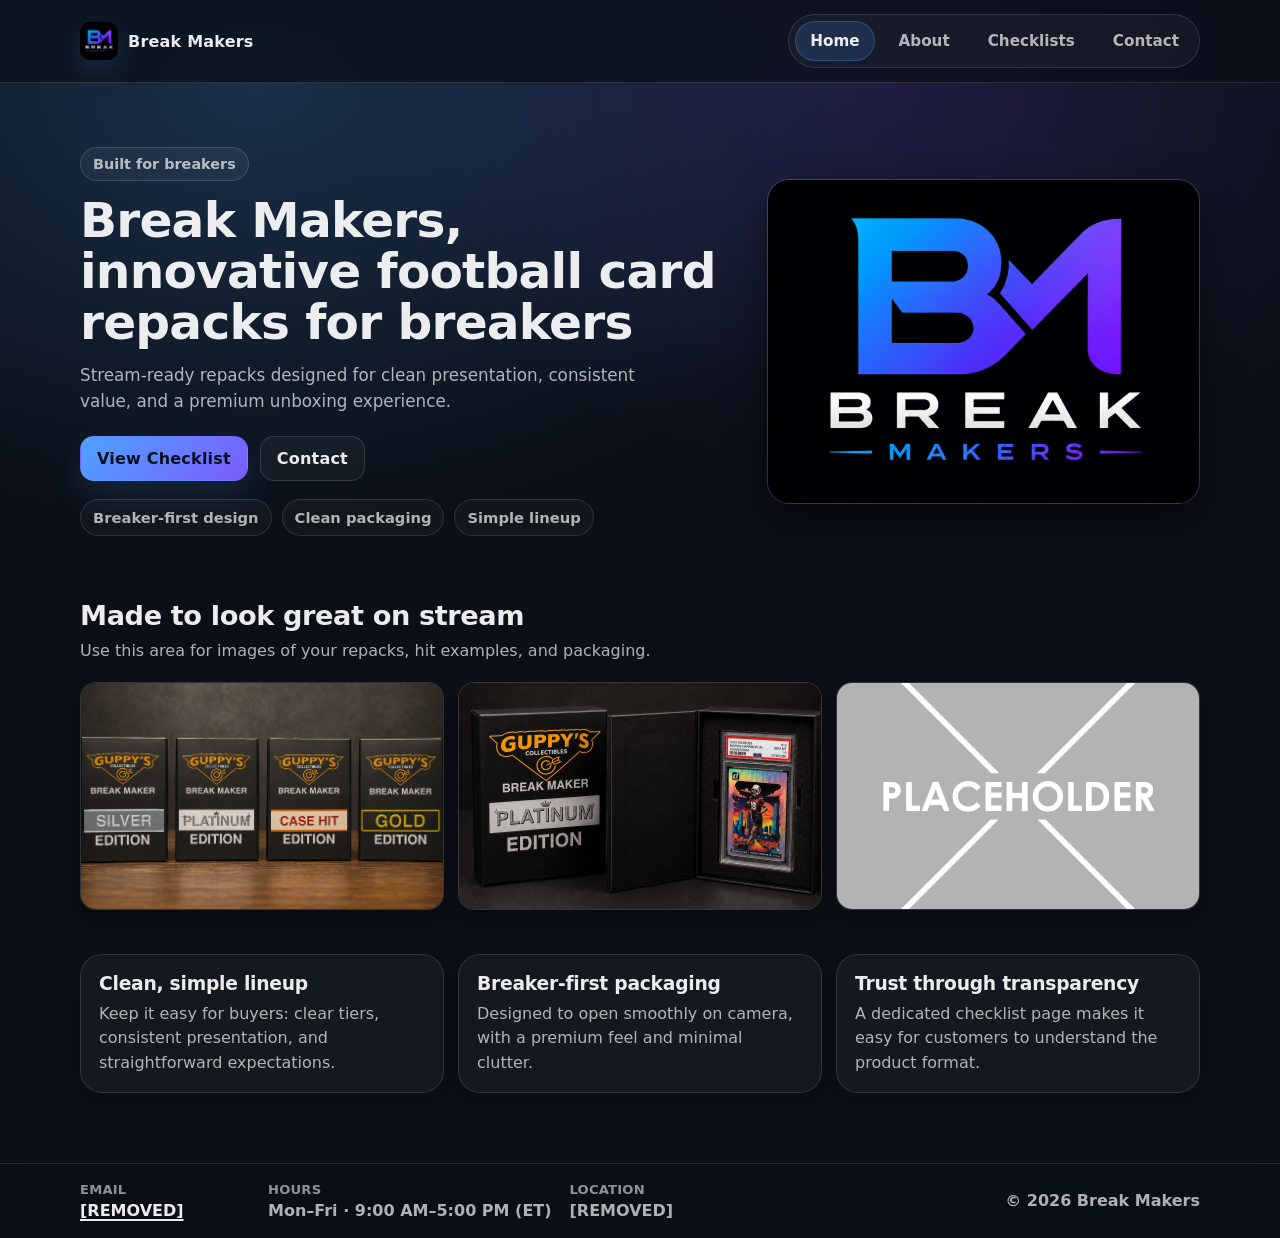
==== index.html @ a41f020d "Changed BM logo to real logo" ====
<!doctype html>
<html lang="en">
  <head>
    <meta charset="UTF-8" />
    <meta name="viewport" content="width=device-width, initial-scale=1.0" />
    <title>Break Makers | Innovative Football Card Repacks</title>
    <meta
      name="description"
      content="Break Makers creates innovative football card repacks built for breakers—clean, consistent, and designed for streams."
    />
    <link rel="apple-touch-icon" sizes="180x180" href="/apple-touch-icon.png">
    <link rel="icon" type="image/png" sizes="32x32" href="/favicon-32x32.png">
    <link rel="icon" type="image/png" sizes="16x16" href="/favicon-16x16.png">
    <link rel="manifest" href="/site.webmanifest">
    <link rel="stylesheet" href="style.css" />
    <script defer src="script.js"></script>
  </head>

  <body>
    <!-- Top Navigation -->
    <header class="site-header">
      <div class="container header-inner">
        <a class="brand" href="index.html" aria-label="Break Makers Home">
          <img class="brand-mark" src="logo.PNG" alt="" aria-hidden="true" />
          <span class="brand-text">Break Makers</span>
        </a>

        <button
          class="nav-toggle"
          type="button"
          aria-label="Open menu"
          aria-expanded="false"
          aria-controls="primary-nav"
        >
          <span class="nav-toggle-bar"></span>
          <span class="nav-toggle-bar"></span>
          <span class="nav-toggle-bar"></span>
        </button>

        <nav class="nav" id="primary-nav" aria-label="Primary">
          <a class="nav-link" href="index.html">Home</a>
          <a class="nav-link" href="about.html">About</a>
          <a class="nav-link" href="checklists.html">Checklists</a>
          <a class="nav-link" href="contact.html">Contact</a>
        </nav>
      </div>
    </header>

    <!-- Main -->
    <main>
      <!-- Hero -->
      <section class="hero">
        <div class="container hero-grid">
          <div class="hero-content">
            <p class="eyebrow">Built for breakers</p>
            <h1 class="hero-title">
              Break Makers, innovative football card repacks for breakers
            </h1>
            <p class="hero-subtitle">
              Stream-ready repacks designed for clean presentation, consistent value,
              and a premium unboxing experience.
            </p>

            <div class="hero-actions">
              <a class="btn btn-primary" href="checklists.html">View Checklist</a>
              <a class="btn btn-ghost" href="contact.html">Contact</a>
            </div>

            <div class="hero-badges" role="list" aria-label="Highlights">
              <div class="badge" role="listitem">Breaker-first design</div>
              <div class="badge" role="listitem">Clean packaging</div>
              <div class="badge" role="listitem">Simple lineup</div>
            </div>
          </div>

          <div class="hero-media" aria-label="Product imagery">
            <div class="media-card">
              <img
                src="logo.PNG"
                alt="Break Makers BM logo"
                class="media-img"
              />
            </div>
          </div>
        </div>
      </section>

      <!-- Image strip (placeholders) -->
      <section class="strip">
        <div class="container">
          <div class="strip-head">
            <h2 class="section-title">Made to look great on stream</h2>
            <p class="section-subtitle">
              Use this area for images of your repacks, hit examples, and packaging.
            </p>
          </div>

          <div class="image-grid">
            <img src="lineup.png" alt="Break Maker Silver, Platinum, Case Hit, and Gold edition boxes" />
            <img src="bfp.png" alt="Open Break Maker Platinum Edition box with a graded Marvin Harrison Jr. card inside" />
            <img src="placeholder.png" alt="Gray placeholder graphic with diagonal white lines and the word Placeholder" />
          </div>
        </div>
      </section>

      <!-- Features -->
      <section class="features">
        <div class="container">
          <div class="features-grid">
            <article class="card">
              <h3>Clean, simple lineup</h3>
              <p>
                Keep it easy for buyers: clear tiers, consistent presentation,
                and straightforward expectations.
              </p>
            </article>

            <article class="card">
              <h3>Breaker-first packaging</h3>
              <p>
                Designed to open smoothly on camera, with a premium feel and minimal
                clutter.
              </p>
            </article>

            <article class="card">
              <h3>Trust through transparency</h3>
              <p>
                A dedicated checklist page makes it easy for customers to understand
                the product format.
              </p>
            </article>
          </div>
        </div>
      </section>
    </main>

    <!-- Bottom Bar Footer -->
    <footer class="site-footer">
      <div class="container footer-inner">
        <div class="footer-item">
          <span class="footer-label">Email</span>
          <!-- TODO: Replace with your real email -->
          <a class="footer-link" href="mailto:[REMOVED]">[REMOVED]</a>
        </div>

        <div class="footer-item">
          <span class="footer-label">Hours</span>
          <!-- TODO: Replace with your real hours -->
          <span class="footer-text">Mon–Fri · 9:00 AM–5:00 PM (ET)</span>
        </div>

        <div class="footer-item">
          <span class="footer-label">Location</span>
          <!-- TODO: Replace with your real location -->
          <span class="footer-text">[REMOVED]</span>
        </div>

        <div class="footer-item footer-right">
          <span class="footer-text">© <span id="year"></span> Break Makers</span>
        </div>
      </div>
    </footer>
  </body>
</html>
---- style.css ----
/* =========================
   Break Makers — Base Styles
   ========================= */

:root {
  --bg: #0b0f17;
  --panel: rgba(255, 255, 255, 0.06);
  --panel-2: rgba(255, 255, 255, 0.09);
  --text: rgba(255, 255, 255, 0.92);
  --muted: rgba(255, 255, 255, 0.68);
  --muted-2: rgba(255, 255, 255, 0.55);
  --border: rgba(255, 255, 255, 0.12);

  --accent: #4da3ff;
  --accent-2: #7c5cff;

  --shadow: 0 16px 40px rgba(0, 0, 0, 0.45);
  --radius: 16px;
  --radius-lg: 22px;

  --container: 1120px;
  --gap: 24px;

  --font: ui-sans-serif, system-ui, -apple-system, Segoe UI, Roboto, Helvetica,
    Arial, "Apple Color Emoji", "Segoe UI Emoji";
}

*,
*::before,
*::after {
  box-sizing: border-box;
}

html, body {
  overflow-x: hidden;
}

html {
  background: #0b0f17; /* fallback */
  min-height: 100%;
}

body {
  margin: 0;
  min-height: 100vh;
  font-family: var(--font);
  color: var(--text);
  background: transparent;   /* IMPORTANT */
  position: relative;        /* for stacking context */
  isolation: isolate;
}

/* Full-page gradient layer (never ends, never tiles weirdly) */
body::before {
  content: "";
  position: fixed;
  inset: 0;
  z-index: -1;
  pointer-events: none;
  background:
    radial-gradient(1200px 800px at 20% 10%, rgba(77, 163, 255, 0.22), transparent 55%),
    radial-gradient(1000px 700px at 70% 10%, rgba(124, 92, 255, 0.18), transparent 55%),
    #0b0f17;
}


img {
  max-width: 100%;
  display: block;
}

a {
  color: inherit;
  text-decoration: none;
}

.container {
  width: min(var(--container), calc(100% - 40px));
  margin: 0 auto;
}

/* =========================
   Header / Nav
   ========================= */

.site-header {
  position: sticky;
  top: 0;
  z-index: 50;
  backdrop-filter: blur(14px);
  background: rgba(11, 15, 23, 0.72);
  border-bottom: 1px solid var(--border);
}

.header-inner {
  display: flex;
  align-items: center;
  justify-content: space-between;
  gap: var(--gap);
  padding: 14px 0;
}

.brand {
  display: inline-flex;
  align-items: center;
  gap: 10px;
}

.brand-mark {
  width: 38px;
  height: 38px;
  display: block;
  object-fit: cover;
  border-radius: 10px;
  box-shadow: 0 10px 30px rgba(77, 163, 255, 0.18);
}

.brand-text {
  font-weight: 800;
  letter-spacing: 0.2px;
}

.nav {
  display: flex;
  align-items: center;
  gap: 10px;
  padding: 6px;
  border-radius: 999px;
  border: 1px solid var(--border);
  background: rgba(255, 255, 255, 0.04);
}

.nav-link {
  padding: 10px 14px;
  border-radius: 999px;
  color: var(--muted);
  font-weight: 600;
  font-size: 0.95rem;
  transition: background 180ms ease, color 180ms ease, transform 180ms ease;
}

.nav-link:hover {
  color: var(--text);
  background: rgba(255, 255, 255, 0.07);
}

.nav-link.is-active {
  color: var(--text);
  background: rgba(77, 163, 255, 0.16);
  border: 1px solid rgba(77, 163, 255, 0.28);
}

/* Mobile nav toggle */
.nav-toggle {
  display: none;
  width: 44px;
  height: 44px;
  border-radius: 12px;
  border: 1px solid var(--border);
  background: rgba(255, 255, 255, 0.04);
  align-items: center;
  justify-content: center;
  gap: 5px;
  cursor: pointer;
}

.nav-toggle-bar {
  width: 18px;
  height: 2px;
  background: rgba(255, 255, 255, 0.85);
  display: block;
  border-radius: 2px;
}

/* =========================
   Hero
   ========================= */

.hero {
  padding: 64px 0 30px;
}

.hero-grid {
  display: grid;
  grid-template-columns: 1.2fr 0.8fr;
  gap: clamp(18px, 3vw, 42px);
  align-items: center;
}

.eyebrow {
  display: inline-flex;
  align-items: center;
  gap: 10px;
  padding: 8px 12px;
  border-radius: 999px;
  border: 1px solid rgba(255, 255, 255, 0.14);
  background: rgba(255, 255, 255, 0.05);
  color: var(--muted);
  font-weight: 700;
  font-size: 0.9rem;
  margin: 0 0 14px;
}

.hero-title {
  font-size: clamp(2rem, 3.8vw, 3.2rem);
  line-height: 1.05;
  letter-spacing: -0.8px;
  margin: 0 0 14px;
}

.hero-subtitle {
  margin: 0 0 22px;
  color: var(--muted);
  font-size: 1.05rem;
  line-height: 1.55;
  max-width: 55ch;
}

.hero-actions {
  display: flex;
  gap: 12px;
  flex-wrap: wrap;
  margin-bottom: 18px;
}

.btn {
  display: inline-flex;
  align-items: center;
  justify-content: center;
  gap: 10px;
  padding: 12px 16px;
  border-radius: 14px;
  border: 1px solid transparent;
  font-weight: 800;
  letter-spacing: 0.2px;
  transition: transform 160ms ease, background 160ms ease, border 160ms ease, box-shadow 160ms ease;
}

.btn:active {
  transform: translateY(1px);
}

.btn-primary {
  color: #07101e;
  background: linear-gradient(135deg, var(--accent), var(--accent-2));
  box-shadow: 0 14px 34px rgba(77, 163, 255, 0.14);
}

.btn-primary:hover {
  box-shadow: 0 18px 40px rgba(77, 163, 255, 0.2);
}

.btn-ghost {
  color: var(--text);
  background: rgba(255, 255, 255, 0.04);
  border-color: var(--border);
}

.btn-ghost:hover {
  background: rgba(255, 255, 255, 0.07);
}

.hero-badges {
  display: flex;
  flex-wrap: wrap;
  gap: 10px;
}

.badge {
  padding: 9px 12px;
  border-radius: 999px;
  border: 1px solid var(--border);
  background: rgba(255, 255, 255, 0.03);
  color: var(--muted);
  font-weight: 700;
  font-size: 0.92rem;
}

.hero-media .media-card {
  border-radius: var(--radius-lg);
  border: 1px solid var(--border);
  background: linear-gradient(180deg, rgba(255, 255, 255, 0.06), rgba(255, 255, 255, 0.03));
  box-shadow: var(--shadow);
  overflow: hidden;
}

.media-img {
  width: 100%;
  aspect-ratio: 4 / 3;
  object-fit: cover;
  background: rgba(255, 255, 255, 0.04);
}

.media-caption {
  padding: 14px 16px 16px;
}

.media-caption strong {
  display: block;
  margin-bottom: 6px;
}

.media-caption p {
  margin: 0;
  color: var(--muted);
  line-height: 1.45;
}

/* =========================
   Strip / Images
   ========================= */

.strip {
  padding: 34px 0 8px;
}

.strip-head {
  margin-bottom: 18px;
}

.section-title {
  margin: 0 0 8px;
  font-size: clamp(1.3rem, 2.2vw, 1.7rem);
  letter-spacing: -0.4px;
}

.section-subtitle {
  margin: 0;
  color: var(--muted);
  line-height: 1.55;
  max-width: 70ch;
}

.image-grid {
  display: grid;
  grid-template-columns: repeat(3, 1fr);
  gap: 14px;
}

.image-grid img {
  border-radius: var(--radius);
  border: 1px solid var(--border);
  background: rgba(255, 255, 255, 0.04);
  aspect-ratio: 16 / 10;
  object-fit: cover;
  box-shadow: 0 12px 26px rgba(0, 0, 0, 0.28);
}

/* =========================
   Features
   ========================= */

.features {
  padding: 36px 0 70px;
}

.features-grid {
  display: grid;
  grid-template-columns: repeat(3, 1fr);
  gap: 14px;
}

.card {
  padding: 18px 18px 16px;
  border-radius: var(--radius-lg);
  border: 1px solid var(--border);
  background: rgba(255, 255, 255, 0.04);
  box-shadow: 0 10px 24px rgba(0, 0, 0, 0.22);
}

.card h3 {
  margin: 0 0 8px;
  letter-spacing: -0.25px;
}

.card p {
  margin: 0;
  color: var(--muted);
  line-height: 1.55;
}

/* =========================
   Footer
   ========================= */

.site-footer {
  border-top: 1px solid var(--border);
  background: rgba(11, 15, 23, 0.75);
  backdrop-filter: blur(10px);
}

.footer-inner {
  display: flex;
  flex-wrap: wrap;
  gap: 14px 18px;
  align-items: center;
  padding: 18px 0;
}

.footer-item {
  display: flex;
  flex-direction: column;
  gap: 4px;
  min-width: 170px;
}

.footer-label {
  color: var(--muted-2);
  font-weight: 800;
  font-size: 0.82rem;
  letter-spacing: 0.2px;
  text-transform: uppercase;
}

.footer-text {
  color: var(--muted);
  font-weight: 650;
}

.footer-link {
  color: var(--text);
  font-weight: 800;
  text-decoration: underline;
  text-decoration-thickness: 2px;
  text-underline-offset: 3px;
}

.footer-right {
  margin-left: auto;
  min-width: auto;
}

/* =========================
   Responsive
   ========================= */

@media (max-width: 940px) {
  .hero-grid {
    grid-template-columns: 1fr;
  }

  .image-grid {
    grid-template-columns: 1fr;
  }

  .features-grid {
    grid-template-columns: 1fr;
  }
}

@media (max-width: 760px) {
  .nav-toggle {
    display: inline-flex;
  }

  .nav {
    position: absolute;
    top: 64px;
    right: 20px;
    left: 20px;
    display: none;
    flex-direction: column;
    align-items: stretch;
    gap: 6px;
    padding: 10px;
    border-radius: 18px;
    background: rgba(11, 15, 23, 0.94);
    box-shadow: var(--shadow);
  }

  .nav.is-open {
    display: flex;
  }

  .nav-link {
    border-radius: 14px;
    padding: 12px 14px;
  }

  .footer-right {
    margin-left: 0;
    width: 100%;
  }
}
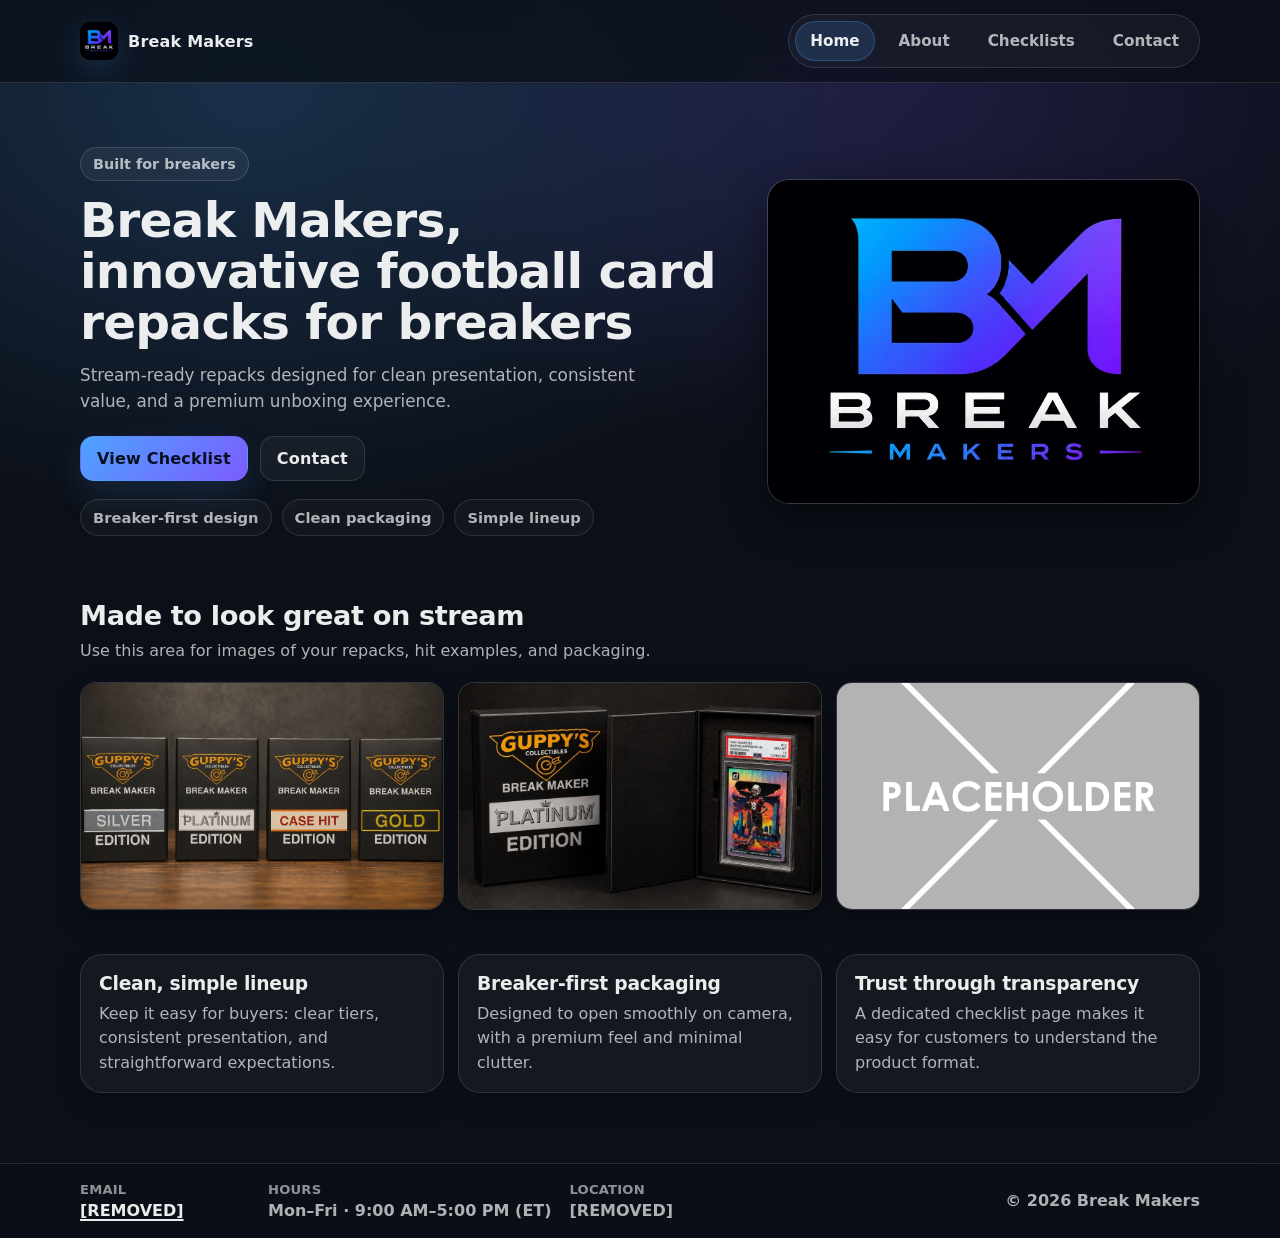
==== commit 24fa36d8: "Prepare static site for deployment" ====
--- a/index.html
+++ b/index.html
@@ -8,12 +8,25 @@
       name="description"
       content="Break Makers creates innovative football card repacks built for breakers—clean, consistent, and designed for streams."
     />
+    <meta name="theme-color" content="#0b0f17" />
+    <link rel="canonical" href="https://breakmakers.com/" />
+    <meta property="og:type" content="website" />
+    <meta property="og:site_name" content="Break Makers" />
+    <meta property="og:title" content="Break Makers | Innovative Football Card Repacks" />
+    <meta property="og:description" content="Break Makers creates innovative football card repacks built for breakers—clean, consistent, and designed for streams." />
+    <meta property="og:url" content="https://breakmakers.com/" />
+    <meta property="og:image" content="https://breakmakers.com/lineup.jpg" />
+    <meta name="twitter:card" content="summary_large_image" />
+    <meta name="twitter:title" content="Break Makers | Innovative Football Card Repacks" />
+    <meta name="twitter:description" content="Break Makers creates innovative football card repacks built for breakers—clean, consistent, and designed for streams." />
+    <meta name="twitter:image" content="https://breakmakers.com/lineup.jpg" />
+    <link rel="icon" href="/favicon.ico" sizes="any">
     <link rel="apple-touch-icon" sizes="180x180" href="/apple-touch-icon.png">
     <link rel="icon" type="image/png" sizes="32x32" href="/favicon-32x32.png">
     <link rel="icon" type="image/png" sizes="16x16" href="/favicon-16x16.png">
     <link rel="manifest" href="/site.webmanifest">
     <link rel="stylesheet" href="style.css" />
-    <script defer src="script.js"></script>
+    <script defer src="script.js?v=20260610"></script>
   </head>
 
   <body>
@@ -21,7 +34,7 @@
     <header class="site-header">
       <div class="container header-inner">
         <a class="brand" href="index.html" aria-label="Break Makers Home">
-          <img class="brand-mark" src="logo.PNG" alt="" aria-hidden="true" />
+          <img class="brand-mark" src="logo.jpg" alt="" aria-hidden="true" />
           <span class="brand-text">Break Makers</span>
         </a>
 
@@ -76,7 +89,7 @@
           <div class="hero-media" aria-label="Product imagery">
             <div class="media-card">
               <img
-                src="logo.PNG"
+                src="logo.jpg"
                 alt="Break Makers BM logo"
                 class="media-img"
               />
@@ -96,8 +109,8 @@
           </div>
 
           <div class="image-grid">
-            <img src="lineup.png" alt="Break Maker Silver, Platinum, Case Hit, and Gold edition boxes" />
-            <img src="bfp.png" alt="Open Break Maker Platinum Edition box with a graded Marvin Harrison Jr. card inside" />
+            <img src="lineup.jpg" alt="Break Maker Silver, Platinum, Case Hit, and Gold edition boxes" />
+            <img src="bfp.jpg" alt="Open Break Maker Platinum Edition box with a graded Marvin Harrison Jr. card inside" />
             <img src="placeholder.png" alt="Gray placeholder graphic with diagonal white lines and the word Placeholder" />
           </div>
         </div>
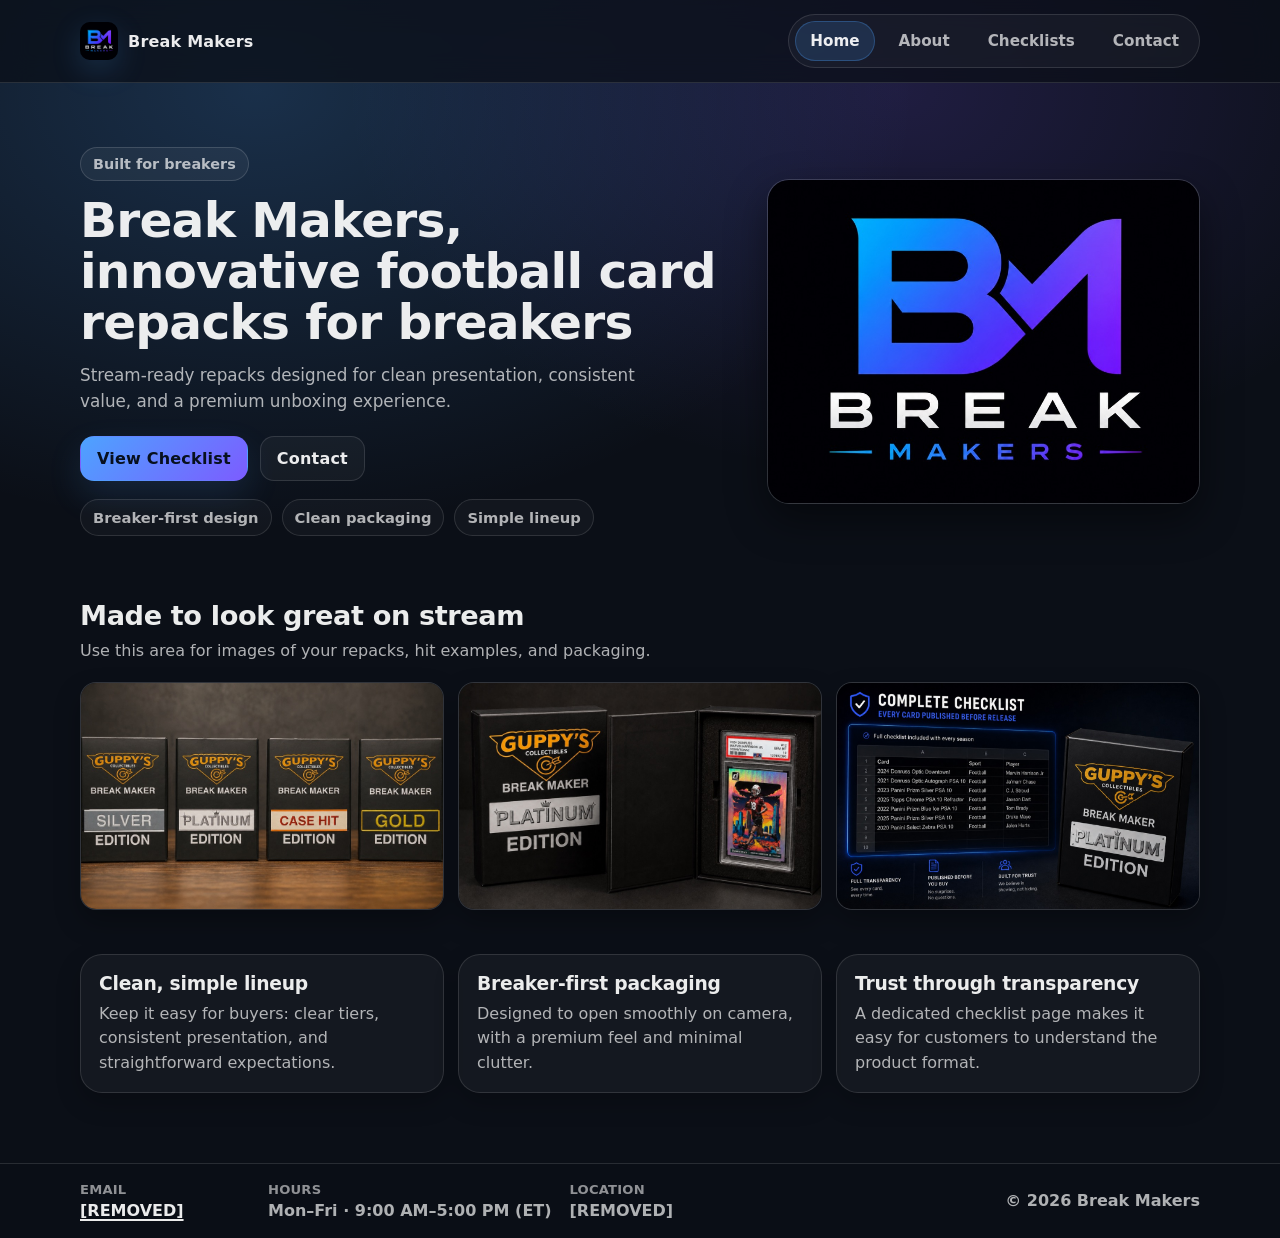
==== commit 51dafcfb: "Optimize checklist image" ====
--- a/index.html
+++ b/index.html
@@ -111,7 +111,7 @@
           <div class="image-grid">
             <img src="lineup.jpg" alt="Break Maker Silver, Platinum, Case Hit, and Gold edition boxes" />
             <img src="bfp.jpg" alt="Open Break Maker Platinum Edition box with a graded Marvin Harrison Jr. card inside" />
-            <img src="placeholder.png" alt="Gray placeholder graphic with diagonal white lines and the word Placeholder" />
+            <img src="ttt.jpg" alt="Full checklist next to a Platinum edition box" />
           </div>
         </div>
       </section>
@@ -153,19 +153,16 @@
       <div class="container footer-inner">
         <div class="footer-item">
           <span class="footer-label">Email</span>
-          <!-- TODO: Replace with your real email -->
           <a class="footer-link" href="mailto:[REMOVED]">[REMOVED]</a>
         </div>
 
         <div class="footer-item">
           <span class="footer-label">Hours</span>
-          <!-- TODO: Replace with your real hours -->
           <span class="footer-text">Mon–Fri · 9:00 AM–5:00 PM (ET)</span>
         </div>
 
         <div class="footer-item">
           <span class="footer-label">Location</span>
-          <!-- TODO: Replace with your real location -->
           <span class="footer-text">[REMOVED]</span>
         </div>
 
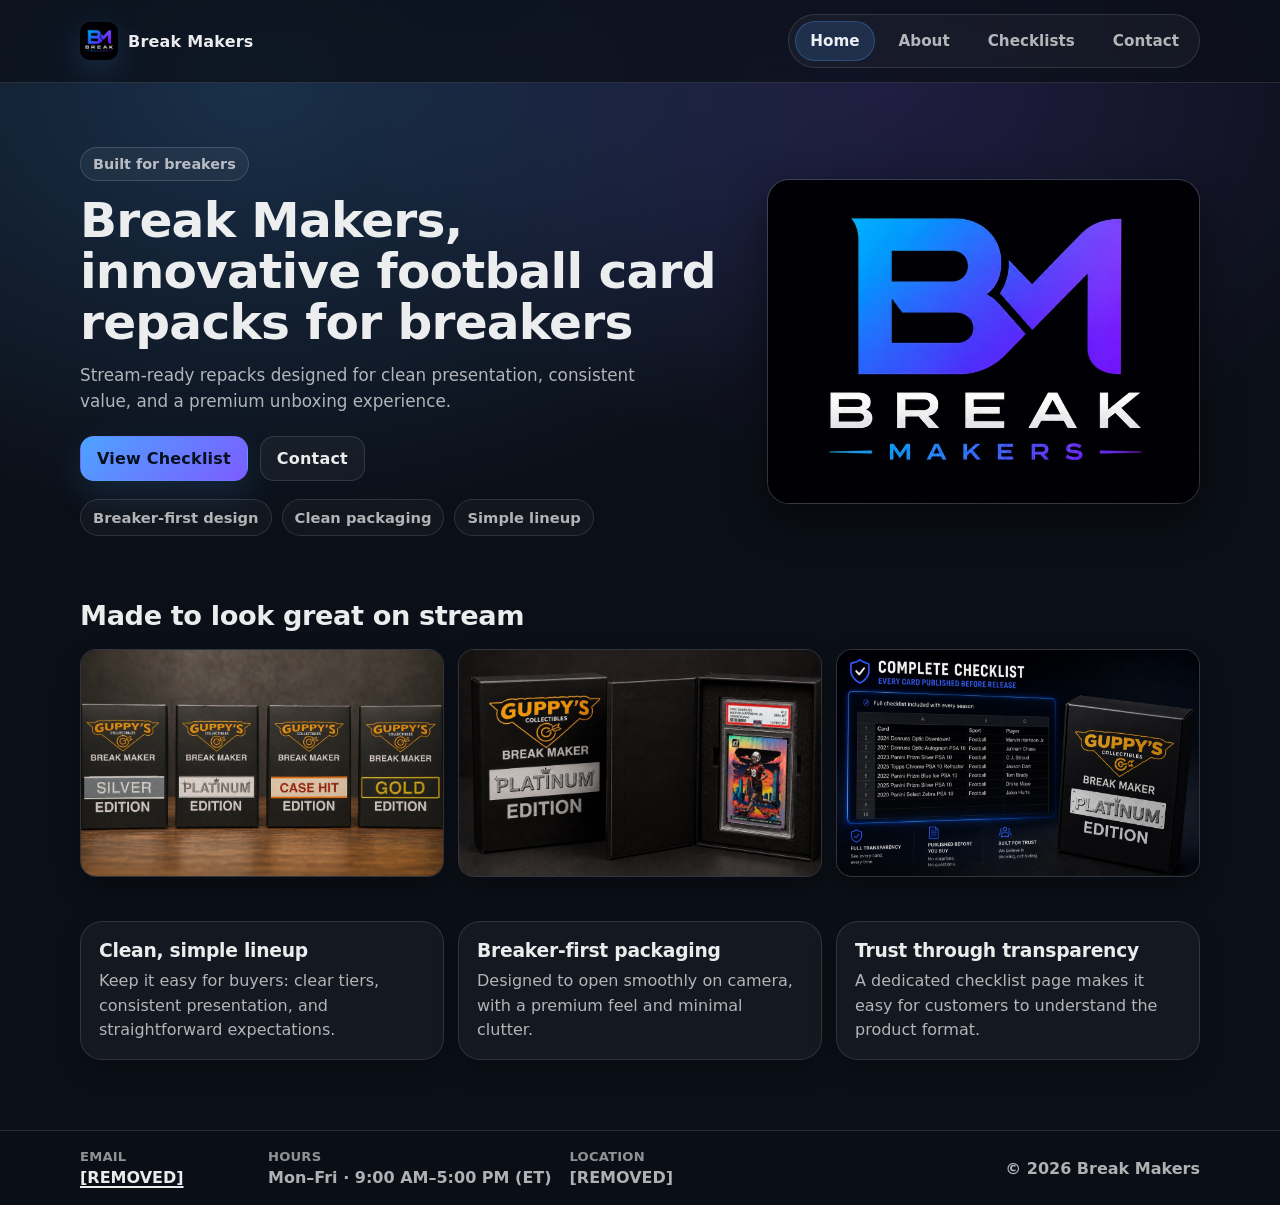
==== commit 163d72bd: "Finalize checklist embeds and page polish" ====
--- a/index.html
+++ b/index.html
@@ -26,7 +26,7 @@
     <link rel="icon" type="image/png" sizes="16x16" href="/favicon-16x16.png">
     <link rel="manifest" href="/site.webmanifest">
     <link rel="stylesheet" href="style.css" />
-    <script defer src="script.js?v=20260610"></script>
+    <script defer src="script.js?v=20260610-2"></script>
   </head>
 
   <body>
@@ -103,9 +103,6 @@
         <div class="container">
           <div class="strip-head">
             <h2 class="section-title">Made to look great on stream</h2>
-            <p class="section-subtitle">
-              Use this area for images of your repacks, hit examples, and packaging.
-            </p>
           </div>
 
           <div class="image-grid">
--- a/style.css
+++ b/style.css
@@ -307,6 +307,210 @@
 }
 
 /* =========================
+   About
+   ========================= */
+
+.about-hero {
+  display: flex;
+  align-items: center;
+  min-height: calc(100vh - 176px);
+  padding: clamp(58px, 8vw, 104px) 0 clamp(52px, 7vw, 84px);
+}
+
+.about-hero-grid {
+  display: block;
+}
+
+.about-hero-content {
+  width: min(100%, 850px);
+  margin: 0 auto;
+  text-align: center;
+}
+
+.about-hero-content .hero-subtitle {
+  max-width: 68ch;
+  margin-right: auto;
+  margin-left: auto;
+}
+
+.about-process-card {
+  max-width: 740px;
+  margin: 22px auto 20px;
+  padding: clamp(20px, 3vw, 28px);
+  border-color: rgba(77, 163, 255, 0.24);
+  background:
+    linear-gradient(180deg, rgba(255, 255, 255, 0.075), rgba(255, 255, 255, 0.035)),
+    rgba(255, 255, 255, 0.04);
+  text-align: left;
+}
+
+.about-process-card h3 {
+  font-size: 1.2rem;
+}
+
+.about-process-card p {
+  line-height: 1.65;
+}
+
+.about-final-copy {
+  margin-top: 0;
+}
+
+.about-hero-content .hero-actions,
+.about-hero-content .hero-badges {
+  justify-content: center;
+}
+
+/* =========================
+   Live Checklists
+   ========================= */
+
+.checklist-page .hero {
+  padding-bottom: 28px;
+}
+
+.checklist-note {
+  margin: 0 0 18px;
+  color: var(--muted);
+  line-height: 1.6;
+  max-width: 60ch;
+}
+
+.check-actions {
+  display: flex;
+  gap: 10px;
+  flex-wrap: wrap;
+  margin-top: 16px;
+}
+
+.live-checklist-section {
+  padding: 8px 0 72px;
+}
+
+.checklist-page .hero-media {
+  display: flex;
+  justify-content: center;
+}
+
+.checklist-page .hero-media .media-card {
+  width: min(100%, 270px);
+}
+
+.live-checklist-head {
+  display: flex;
+  align-items: end;
+  justify-content: space-between;
+  gap: 18px;
+  margin-bottom: 16px;
+}
+
+.live-checklist-status {
+  margin: 0;
+  padding: 8px 11px;
+  border-radius: 999px;
+  border: 1px solid var(--border);
+  background: rgba(255, 255, 255, 0.04);
+  color: var(--muted);
+  font-size: 0.9rem;
+  font-weight: 800;
+  white-space: nowrap;
+}
+
+.live-checklist-grid {
+  display: grid;
+  grid-template-columns: repeat(auto-fit, minmax(235px, 1fr));
+  gap: 12px;
+}
+
+.live-checklist-grid--embed {
+  display: block;
+}
+
+.checklist-embed {
+  display: block;
+  width: 100%;
+  min-height: 720px;
+  border: 1px solid var(--border);
+  border-radius: 8px;
+  background: #ffffff;
+}
+
+.player-card {
+  min-height: 148px;
+  display: flex;
+  flex-direction: column;
+  gap: 12px;
+  padding: 15px;
+  border-radius: var(--radius);
+  border: 1px solid var(--border);
+  background:
+    linear-gradient(180deg, rgba(255, 255, 255, 0.055), rgba(255, 255, 255, 0.025)),
+    rgba(255, 255, 255, 0.035);
+  box-shadow: 0 10px 24px rgba(0, 0, 0, 0.18);
+}
+
+.player-card-top {
+  display: flex;
+  align-items: flex-start;
+  justify-content: space-between;
+  gap: 12px;
+}
+
+.player-name {
+  margin: 0;
+  color: var(--text);
+  font-size: 1.05rem;
+  line-height: 1.25;
+  letter-spacing: 0;
+}
+
+.player-number {
+  flex: 0 0 auto;
+  color: rgba(77, 163, 255, 0.7);
+  font-size: 0.8rem;
+  font-weight: 900;
+  letter-spacing: 0;
+}
+
+.player-card-detail {
+  margin: 0;
+  color: var(--muted);
+  line-height: 1.45;
+  font-weight: 650;
+}
+
+.player-meta {
+  display: flex;
+  flex-wrap: wrap;
+  gap: 8px;
+  margin-top: auto;
+}
+
+.player-pill {
+  display: inline-flex;
+  align-items: center;
+  min-height: 30px;
+  padding: 6px 9px;
+  border-radius: 999px;
+  border: 1px solid rgba(77, 163, 255, 0.22);
+  background: rgba(77, 163, 255, 0.08);
+  color: var(--muted);
+  font-size: 0.82rem;
+  font-weight: 800;
+}
+
+.checklist-message {
+  grid-column: 1 / -1;
+  margin: 0;
+  padding: 16px;
+  border-radius: var(--radius);
+  border: 1px solid var(--border);
+  background: rgba(255, 255, 255, 0.035);
+  color: var(--muted);
+  line-height: 1.55;
+}
+
+/* =========================
    Strip / Images
    ========================= */
 
@@ -446,6 +650,20 @@
   .features-grid {
     grid-template-columns: 1fr;
   }
+
+  .live-checklist-head {
+    align-items: flex-start;
+    flex-direction: column;
+  }
+
+  .live-checklist-status {
+    white-space: normal;
+  }
+
+  .checklist-embed {
+    min-height: 620px;
+  }
+
 }
 
 @media (max-width: 760px) {
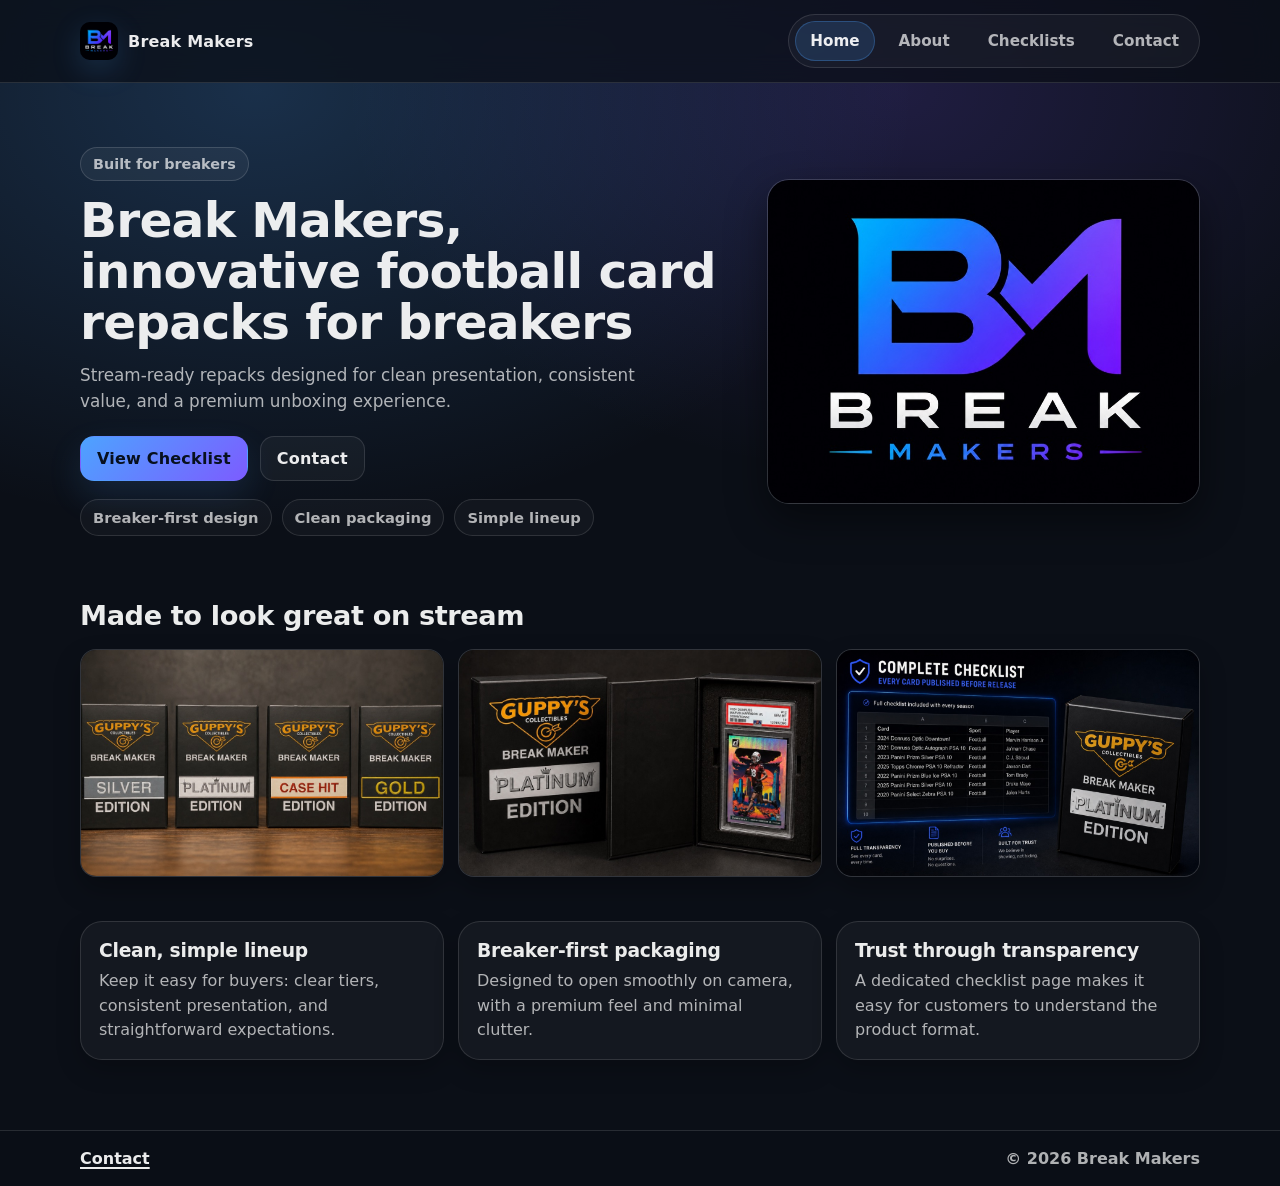
==== commit f5a4bbbe: "Remove personal contact information from site" ====
--- a/index.html
+++ b/index.html
@@ -149,18 +149,7 @@
     <footer class="site-footer">
       <div class="container footer-inner">
         <div class="footer-item">
-          <span class="footer-label">Email</span>
-          <a class="footer-link" href="mailto:[REMOVED]">[REMOVED]</a>
-        </div>
-
-        <div class="footer-item">
-          <span class="footer-label">Hours</span>
-          <span class="footer-text">Mon–Fri · 9:00 AM–5:00 PM (ET)</span>
-        </div>
-
-        <div class="footer-item">
-          <span class="footer-label">Location</span>
-          <span class="footer-text">[REMOVED]</span>
+          <a class="footer-link" href="contact.html">Contact</a>
         </div>
 
         <div class="footer-item footer-right">
